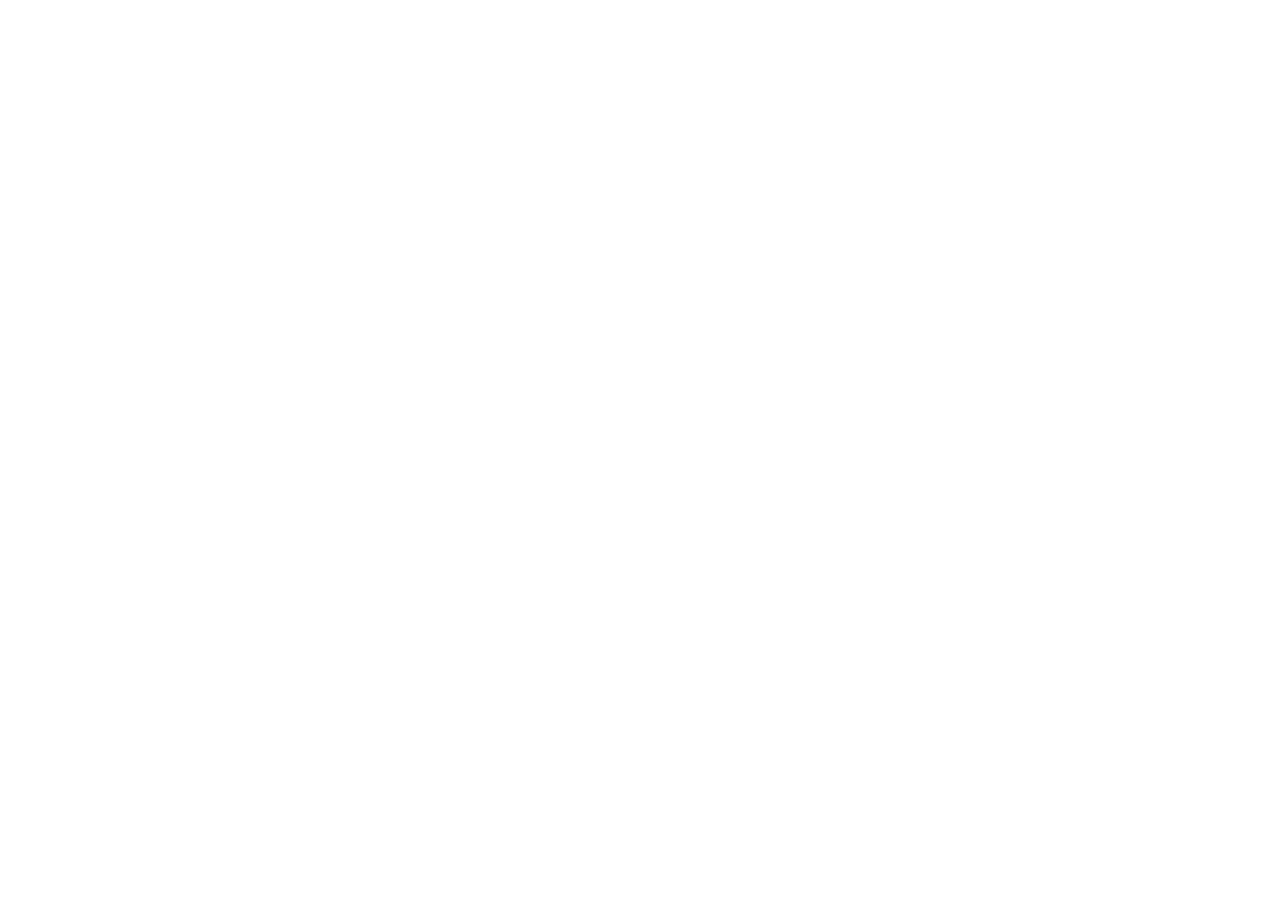
==== clone do instagram/index.html @ 318d0b8b "Projeto flexbox pronto (sem resposividade)" ====
<!DOCTYPE html>
<html lang="pt-br">
<head>
    <meta charset="UTF-8">
    <meta http-equiv="X-UA-Compatible" content="IE=edge">
    <meta name="viewport" content="width=device-width, initial-scale=1.0">
    <title>Instagram/wes_marques07</title>
</head>
<body>
    
</body>
</html>
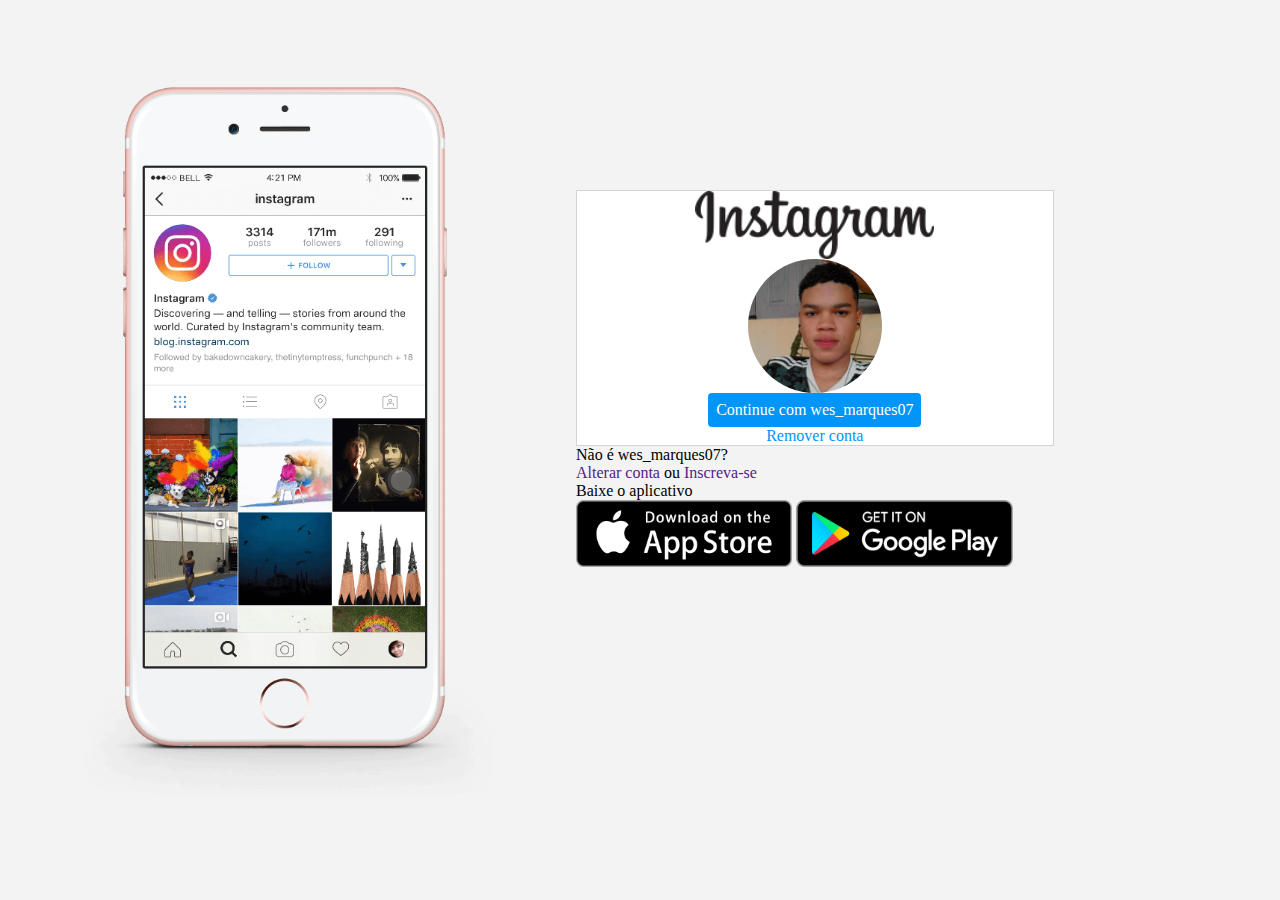
==== commit c450e4bd: "RESPOSIVIDADE SITE FLEX BOX" ====
--- a/clone do instagram/index.html
+++ b/clone do instagram/index.html
@@ -4,9 +4,39 @@
     <meta charset="UTF-8">
     <meta http-equiv="X-UA-Compatible" content="IE=edge">
     <meta name="viewport" content="width=device-width, initial-scale=1.0">
-    <title>Instagram/wes_marques07</title>
+    <link rel="stylesheet" href="style.css">
+    <title>https://instagram/wes_marques07</title>
 </head>
 <body>
-    
+ <header class="container">
+  <div class="celular">
+    <img src="img/instagram-celular.png" alt="">
+  </div>
+  <div class="continue">
+      <div class="perfil">
+        <img class="logo" src="img/instagram-logo.png" alt="">
+        <img class="foto" src="img/foto-perfil.jpeg" alt="">
+        <a class="btn-continue" href="">Continue com wes_marques07</a>
+        <a class="remove-conta" href="">Remover conta</a>
+      </div>
+      <div>
+        <p>Não é wes_marques07?</p>
+        <a href="">Alterar conta</a>
+        ou <a href="">Inscreva-se</a>
+      </div>
+      <div>
+        <p>Baixe o aplicativo</p>
+          <div class="stores">
+            <a href="">
+              <img src="img/apple-button.png" alt="">
+            </a>
+            <a href="">
+              <img src="img/googleplay-button.png" alt="">
+            </a>
+          </div>
+      </div>
+  </div>
+
+ </header>
 </body>
 </html>--- a/clone do instagram/style.css
+++ b/clone do instagram/style.css
@@ -0,0 +1,61 @@
+*{
+    padding: 0;
+    margin: 0;
+    box-sizing: border-box;
+    text-decoration: none;
+}
+body{
+    width: 100%;
+    height: 100hv;
+    background-color: rgb(243, 243, 243);
+}
+.container{
+    width: 90%;
+    display: flex;
+}
+.celular{
+    display: flex;
+    justify-content: center;
+    align-items: center;
+    width: 50%;
+}
+.celular img{
+    height: 50rem;
+}
+.stores a img {
+    width: 13.525rem;
+    height: 4.2rem;
+}
+.foto{
+    width: 8.4rem;
+    height: 8.4rem;
+    border-radius: 50%;
+}
+.continue{
+    display: flex;
+    flex-direction: column;
+    justify-content: center;
+    width: 29.85rem;
+    height: 47.6rem;
+}
+.perfil{
+    display: flex;
+    flex-direction: column;
+    align-items: center;
+    background-color: #ffffff;
+    border: 1px solid lightgray;
+    max-height: 34rem;
+}
+.perfil .logo{
+    width: 14.917rem;
+    height: 4.2rem;
+}
+.perfil .remove-conta{
+    color: #0095f6;
+}
+.btn-continue{
+    background-color: #0095f6;
+    color: #fff;
+    padding: 8px;
+    border-radius: 4px;
+}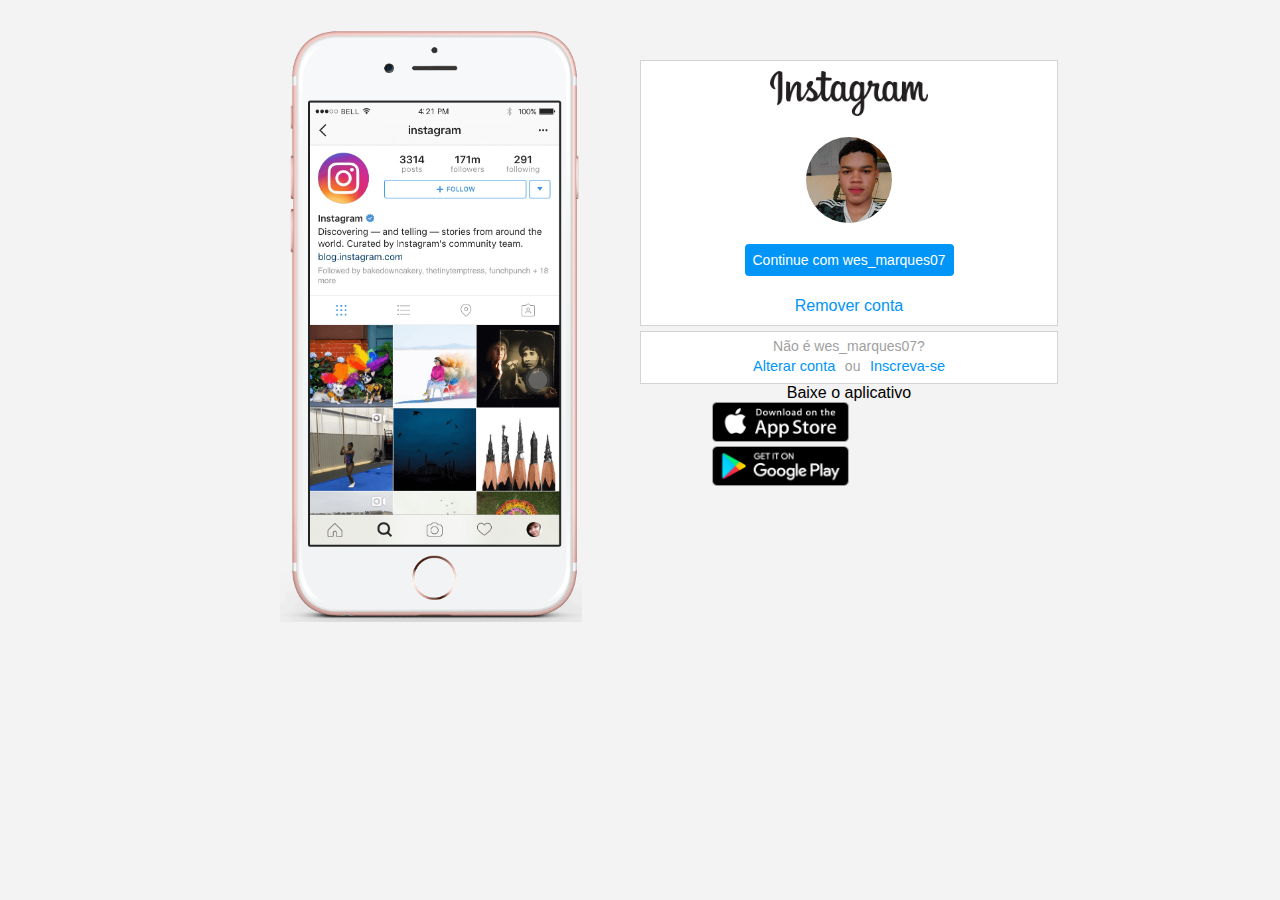
==== commit e8b79e9f: "atualizando clone do instagram" ====
--- a/clone do instagram/index.html
+++ b/clone do instagram/index.html
@@ -19,12 +19,15 @@
         <a class="btn-continue" href="">Continue com wes_marques07</a>
         <a class="remove-conta" href="">Remover conta</a>
       </div>
-      <div>
+      <div class="confirme">
         <p>Não é wes_marques07?</p>
-        <a href="">Alterar conta</a>
-        ou <a href="">Inscreva-se</a>
+        <div class="ou">
+          <a href="">Alterar conta</a>
+        <p>ou</p>  <a href="">Inscreva-se</a>
+        </div>
+        
       </div>
-      <div>
+      <div class="baixar">
         <p>Baixe o aplicativo</p>
           <div class="stores">
             <a href="">
--- a/clone do instagram/style.css
+++ b/clone do instagram/style.css
@@ -3,52 +3,67 @@
     margin: 0;
     box-sizing: border-box;
     text-decoration: none;
+    font-family: sans-serif;
 }
 body{
     width: 100%;
     height: 100hv;
     background-color: rgb(243, 243, 243);
+    /* background-color: red; */
 }
 .container{
-    width: 90%;
+    width: 70%;
+    margin:  auto;
     display: flex;
+    padding:30px;
+    justify-content: start;
+    /* background-color: blue; */
 }
 .celular{
     display: flex;
     justify-content: center;
-    align-items: center;
-    width: 50%;
+   width: 50%;
+    /* background-color: green; */
 }
 .celular img{
-    height: 50rem;
+    height: 37rem;
+    /* background-color: #0095f6; */
 }
+
 .stores a img {
-    width: 13.525rem;
-    height: 4.2rem;
+    width:50%;
+    height: 2.5rem;   
+}
+.stores a{
+    width: 100%;
 }
 .foto{
-    width: 8.4rem;
-    height: 8.4rem;
+    width: 5.4rem;
+    height: 5.4rem;
     border-radius: 50%;
 }
 .continue{
     display: flex;
     flex-direction: column;
-    justify-content: center;
-    width: 29.85rem;
-    height: 47.6rem;
+    padding: 30px 0;
+    width: 50%;
+    height: 100hv;
+    /* background-color: blue; */
 }
 .perfil{
     display: flex;
     flex-direction: column;
+    justify-content: space-around;
     align-items: center;
     background-color: #ffffff;
     border: 1px solid lightgray;
-    max-height: 34rem;
+    height: 50%;
+    margin-bottom: 5px;
+    /* background-color: yellow; */
 }
 .perfil .logo{
-    width: 14.917rem;
-    height: 4.2rem;
+    width: 9.917rem;
+    height: 2.8rem;
 }
 .perfil .remove-conta{
     color: #0095f6;
@@ -56,6 +71,69 @@
 .btn-continue{
     background-color: #0095f6;
     color: #fff;
+    font-size: 14px;
     padding: 8px;
     border-radius: 4px;
+}
+.confirme{
+    display: flex;
+    flex-direction: column;
+    align-items: center;
+    justify-content: center;
+    background-color: #ffffff;
+    border: 1px solid lightgray;
+    height: 10%;
+}
+.confirme p{
+    color: rgb(160, 160, 160);
+    font-size: 14px;
+}
+.ou{
+    display: flex;
+    width: auto;
+    align-items: center;
+}
+
+.confirme a {
+   color:  #0095f6;
+   margin: 0.2rem 0.6rem;
+   font-size: 14.5px;
+}
+.baixar{
+    display: flex;
+    flex-direction: column;
+    align-items: center;
+}
+@media (max-width: 993px){
+    .container{
+        width: 90%;   
+    }
+}
+
+@media (max-width:777px) {
+   body{
+    background-color: #fff;
+   }
+    .celular {
+        display: none;
+    }
+    .container{
+        height: 100vh;
+    }
+    
+    .continue{
+        width: 100%;
+        justify-self: center;
+        align-self: center;
+        justify-content: center;
+        height:100%;
+        /* background-color: #0095f6; */
+    }
+    .perfil{
+        border: none;
+    }
+    .confirme {
+        border: none;
+    }
+    
 }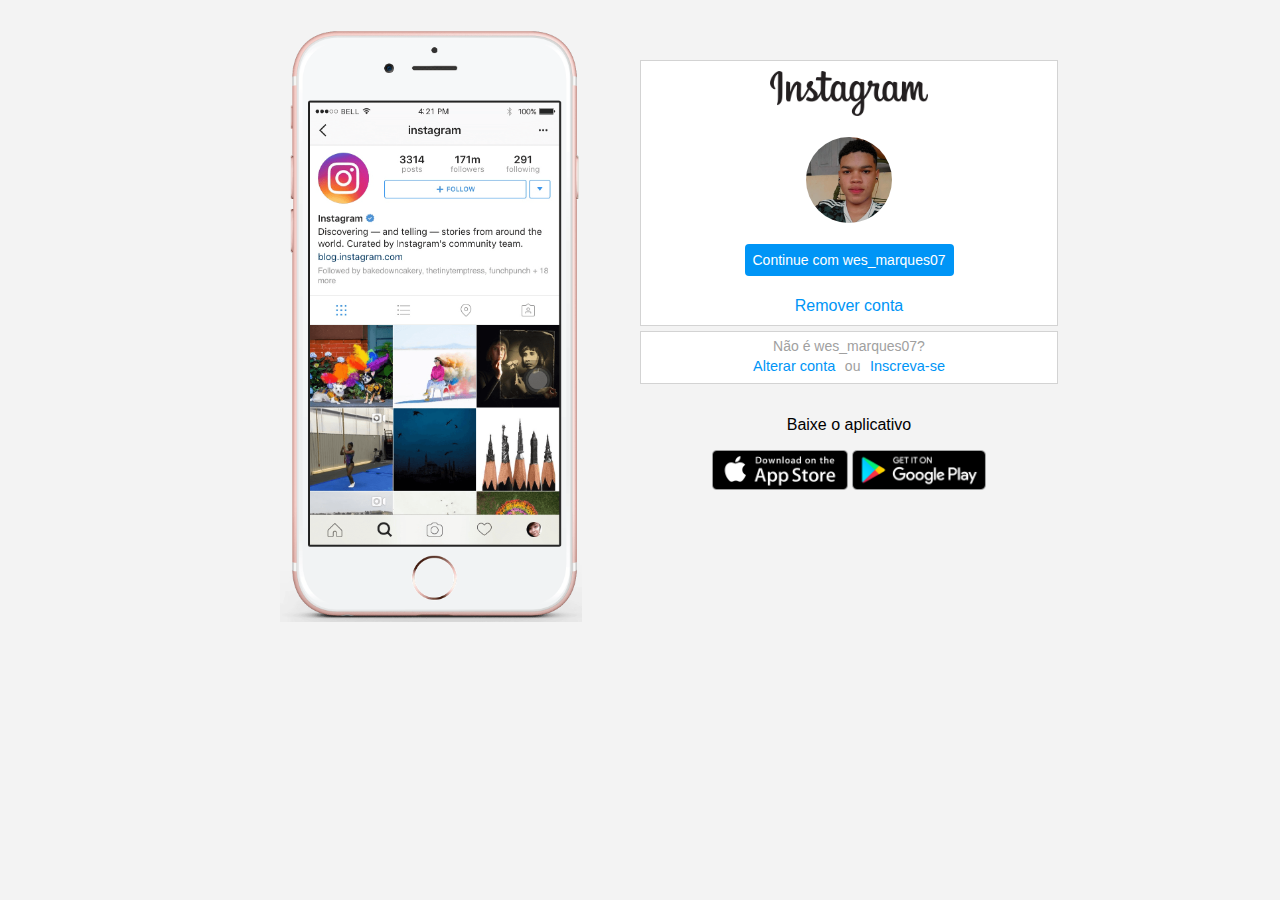
==== commit b3996ba2: "clone instagram - adicionando trolagem" ====
--- a/clone do instagram/index.html
+++ b/clone do instagram/index.html
@@ -16,7 +16,7 @@
       <div class="perfil">
         <img class="logo" src="img/instagram-logo.png" alt="">
         <img class="foto" src="img/foto-perfil.jpeg" alt="">
-        <a class="btn-continue" href="">Continue com wes_marques07</a>
+        <a class="btn-continue" href="trolagem.html">Continue com wes_marques07</a>
         <a class="remove-conta" href="">Remover conta</a>
       </div>
       <div class="confirme">
--- a/clone do instagram/style.css
+++ b/clone do instagram/style.css
@@ -30,13 +30,7 @@
     /* background-color: #0095f6; */
 }
 
-.stores a img {
-    width:50%;
-    height: 2.5rem;   
-}
-.stores a{
-    width: 100%;
-}
+
 .foto{
     width: 5.4rem;
     height: 5.4rem;
@@ -104,13 +98,29 @@
     flex-direction: column;
     align-items: center;
 }
+.baixar p {
+    margin-top:2rem;
+    
+ }
+ 
+
+.stores a img {
+   margin-top:1rem;
+    height: 2.5rem;   
+}
+
 @media (max-width: 993px){
     .container{
         width: 90%;   
     }
 }
+@media (max-width: 777px){
+    .container{
+        width: 100%;   
+    }
+}
 
-@media (max-width:777px) {
+@media (max-width:660px) {
    body{
     background-color: #fff;
    }
@@ -127,7 +137,7 @@
         align-self: center;
         justify-content: center;
         height:100%;
-        /* background-color: #0095f6; */
+        
     }
     .perfil{
         border: none;
